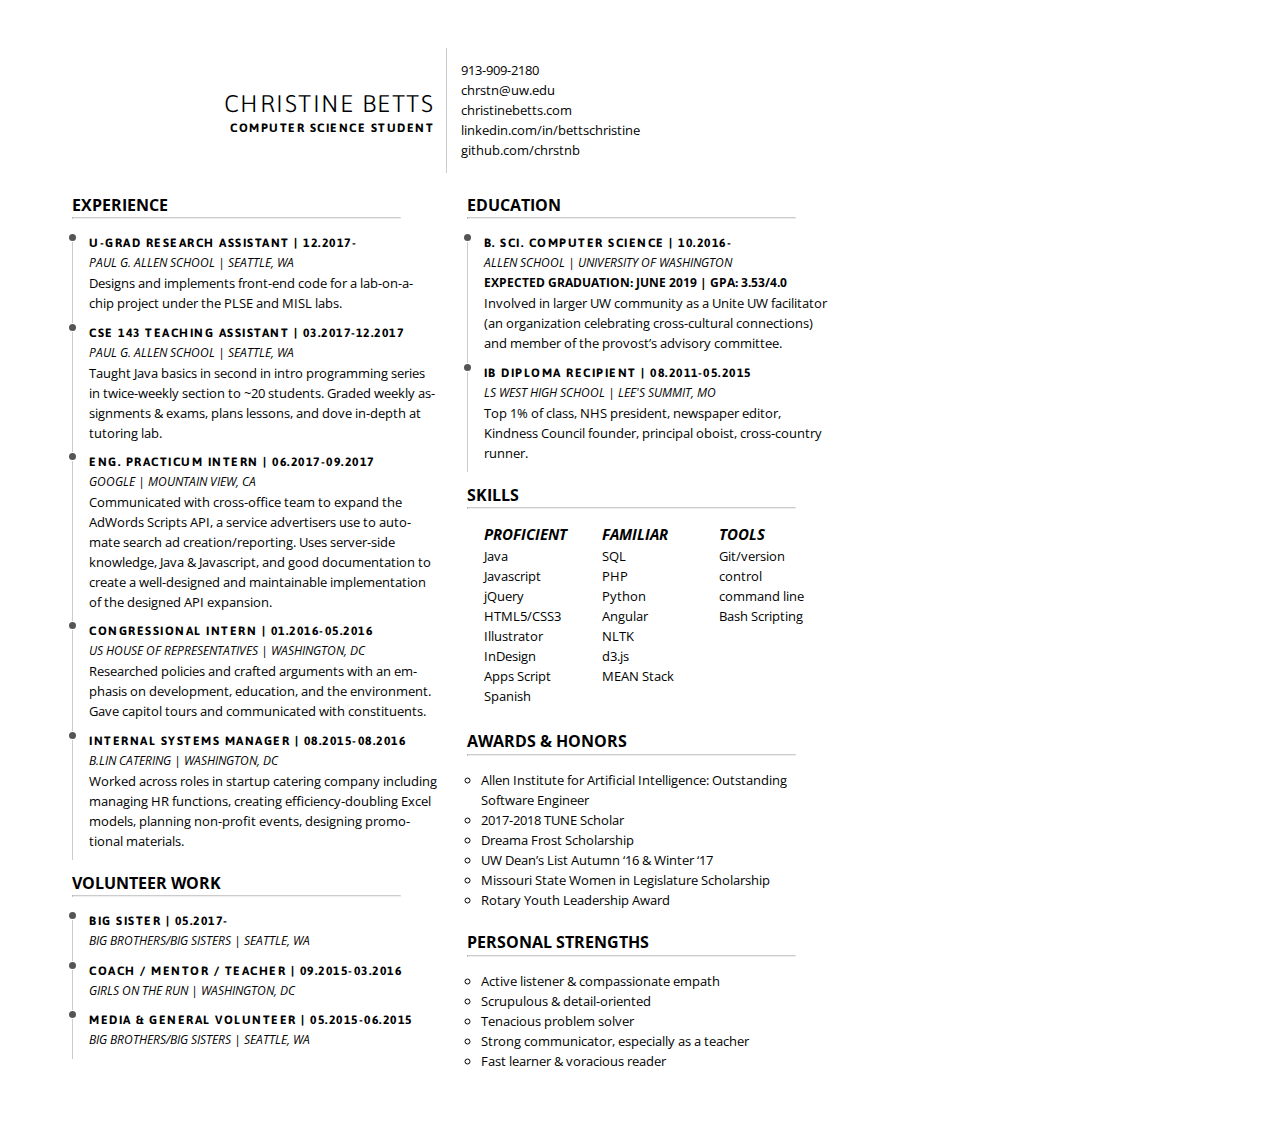
==== index.html @ a151eb6a "making it pages friendly" ====
<!DOCTYPE html>
<html>
  <head>
    <meta charset="utf-8" />
    <link href="https://fonts.googleapis.com/css?family=Asap|Open+Sans" rel="stylesheet">
    <link rel="stylesheet" type="text/css" href="style.css" />
    <script src="https://ajax.googleapis.com/ajax/libs/jquery/2.1.3/jquery.min.js"></script>
    <script type="text/javascript" src="resume.json"></script>
    <script type="text/javascript" src="script.js"></script>

  </head>
  <body lang="en">
    <section id="main">
      <div id="head">
        <div id="hLeft">
          <h1 id="name"></h1>
          <h2 id="title"></h2>
        </div>
        <div class="vertical"></div>
        <span id="hRight">
        </span>
      </div>
      <section class="bod">
        <section class="main-block" id="work">
          <h2>Experience</h2>
          <hr>
        </section>

        <section class="main-block" id="volunteer">
          <h2>Volunteer Work</h2>
          <hr>
        </section>

        <section class="main-block" id="education">
          <h2>Education</h2>
          <hr>
        </section>

        <section class="main-block">
          <h2>Skills</h2>
          <hr>
          <section class="blocks" id="skills">
            <div class="details" id="skillBox">
              <div class="skill">
                <h3>Proficient</h3>
                <ul id="proficient">
                </ul>
              </div>
              <div class="skill">
                <h3>Familiar</h3>
                <ul id="familiar">
                </ul>
              </div>
              <div class="skill">
                <h3>Tools</h3>
                <ul id="tools">
                </ul>
              </div>
            </div>
          </section>
        </section>

        <section class="main-block">
          <h2>Awards &amp; Honors</h2>
          <hr>
          <div class="details">
            <ul id="awards"></ul>
          </div>
        </section>

        <section class="main-block">
          <h2>Personal Strengths</h2>
          <hr>
          <div class="details">
            <ul id="strengths"></ul>
          </div>
        </section>

    </section>
    </section>
  </body>
</html>
---- style.css ----
html {
  display:block;
  padding:.25in;
  padding-left:.5in;
}

@page{
  size: letter portrait;
  margin: 0;
}

*{
  box-sizing: border-box;
}

:root{
  --gray: #ccc;
  --page-width: 8.5in;
  --page-height: 11in;
  --main-width: 8in;
  --decorator-horizontal-margin: 0.15in;
  --bod-width: 8in;

  --decorator-outer-offset-top: 0px;
  --decorator-outer-offset-left: -4.55px;
  --decorator-border-width: 1px;
  --decorator-outer-dim: 9px;
  --decorator-border: 1px solid #ccc;
  --head-height: 1.3in;

  --row-blocks-padding-top: 7pt;

  --main-blocks-title-icon-offset-left: -10pt;
}

body {
  width: var(--page-width);
  height: var(--page-height);
  margin: 0;
  font-family: 'Open Sans', sans-serif;
  line-height: 1;
  color: #000;
  hyphens: auto;
}

h1, h2, h3{
  margin: 0;
  color: #000;
}
ul {
  margin:0px;
  padding:0px;
}
li{
  list-style-type: none;
}

#main{
  float: left;
  width: var(--main-width);
  padding: 0.25in 0.25in 0 0.25in;
  font-size: 7pt;
}

#head {
  display: flex;
  justify-content: center;
  align-items:center;
  align-content:center;
  height: var(--head-height);
  padding: 30px;
}
#head h1 {
  font-weight: 300;
  font-size: 18pt;
  line-height: 1.5;
}

#head h2 {
  font-size: 9pt;
}

#hLeft {
  order: 1;
  text-transform: uppercase;
  text-align: right;
  margin:12px;
  font-family: 'Asap', sans-serif;
  letter-spacing: 1.5px;


}

#hRight {
  order: 3;
  text-transform: lowercase;
  text-align:left;
  margin:12px;
  font-size:12px;
  line-height: 19px;
}

.vertical {
  order: 2;
  position: relative;
  width: 2pt;
  height: var(--head-height);
  border-left: var(--decorator-border);

}


.bod {
  display:flex;
  flex-wrap:wrap;
  flex-direction:column;
  height: calc(var(--page-height) - var(--head-height));
  width:calc(var(--main-width) - 20);
}

.bod h2 {
  text-transform: uppercase;
  font-size:12pt;
}

.main-block {
  display:flex;
  flex-wrap:wrap;
  flex-direction:column;
  padding-top:.25in;
  padding-right:.3in;
}

.job, .date {
  text-transform:uppercase;
  font-size: 12px;
  font-weight:bolder;
  line-height:20px;
  font-family: 'Asap', sans-serif;
  letter-spacing: 1.5px;
}

.place:after, .job:after {
  content:' | ';
}

.place, .location {
  text-transform:uppercase;
  font-style:italic;
  font-size:12px;
  line-height: 20px
}

.decorator {
  position: relative;
  width: 2pt;
  min-height: 100%;
  border-left: var(--decorator-border);
  margin-top: calc(var(--row-blocks-padding-top)) !important;
  margin-bottom: -.25in;

}

.blocks:last-child .decorator{
  margin-bottom: 0in;
}

.blocks {
  display: flex;
  width: calc(var(--main-width) / 2.1);
}

.blocks > div { 
  padding-top: var(--row-blocks-padding-top);
}

.decorator::before {
  position: absolute;
  top: var(--decorator-outer-offset-top);
  left: var(--decorator-outer-offset-left);
  content: ' ';
  display: block;
  width: var(--decorator-outer-dim);
  height: var(--decorator-outer-dim);
  border-radius: calc(var(--decorator-outer-dim) / 2);
  background-color: #fff;
}

.decorator::after{
  position: absolute;
  top: calc(var(--decorator-outer-offset-top) + var(--decorator-border-width));
  left: calc(var(--decorator-outer-offset-left) + var(--decorator-border-width));
  content: ' ';
  display: block;
  width: calc(var(--decorator-outer-dim) - (var(--decorator-border-width) * 2));
  height: calc(var(--decorator-outer-dim) - (var(--decorator-border-width) * 2));
  border-radius: calc((var(--decorator-outer-dim) - (var(--decorator-border-width) * 2)) / 2);
  background-color: #555;
}

.details {
  width: calc((var(--main-width)/2) - (var(--decorator-horizontal-margin) * 3));
  flex: 1 0 0;
  padding-left: var(--decorator-horizontal-margin);
  padding-top: calc(var(--row-blocks-padding-top)) !important;
}

#skillBox {
  display: flex;
}

.skill {
  width: 32%;
  margin: 1%; 
}

.description, li {
  font-size:9.5pt;
  line-height:20px;
}

#awards li, #strengths li {
    list-style-type: circle;  
}

.grad, .gpa {
  text-transform:uppercase;
  font-size: 12px;
  font-weight:bolder;
  line-height:20px;
}

.grad:before {
  content:'EXPECTED GRADUATION: ';
}

.grad:after {
  content:' | ';
}

.gpa:before {
  content:'GPA: ';
}

.skill h3 {
  font-size:15px;
  font-weight:bolder;
  text-transform:uppercase;
  font-style:italic;
  padding-bottom:4px;
}

hr { 
  border-top: 1px solid var(--gray);
  margin-right:10%;
  margin-left:0;
  width:329.13;

}
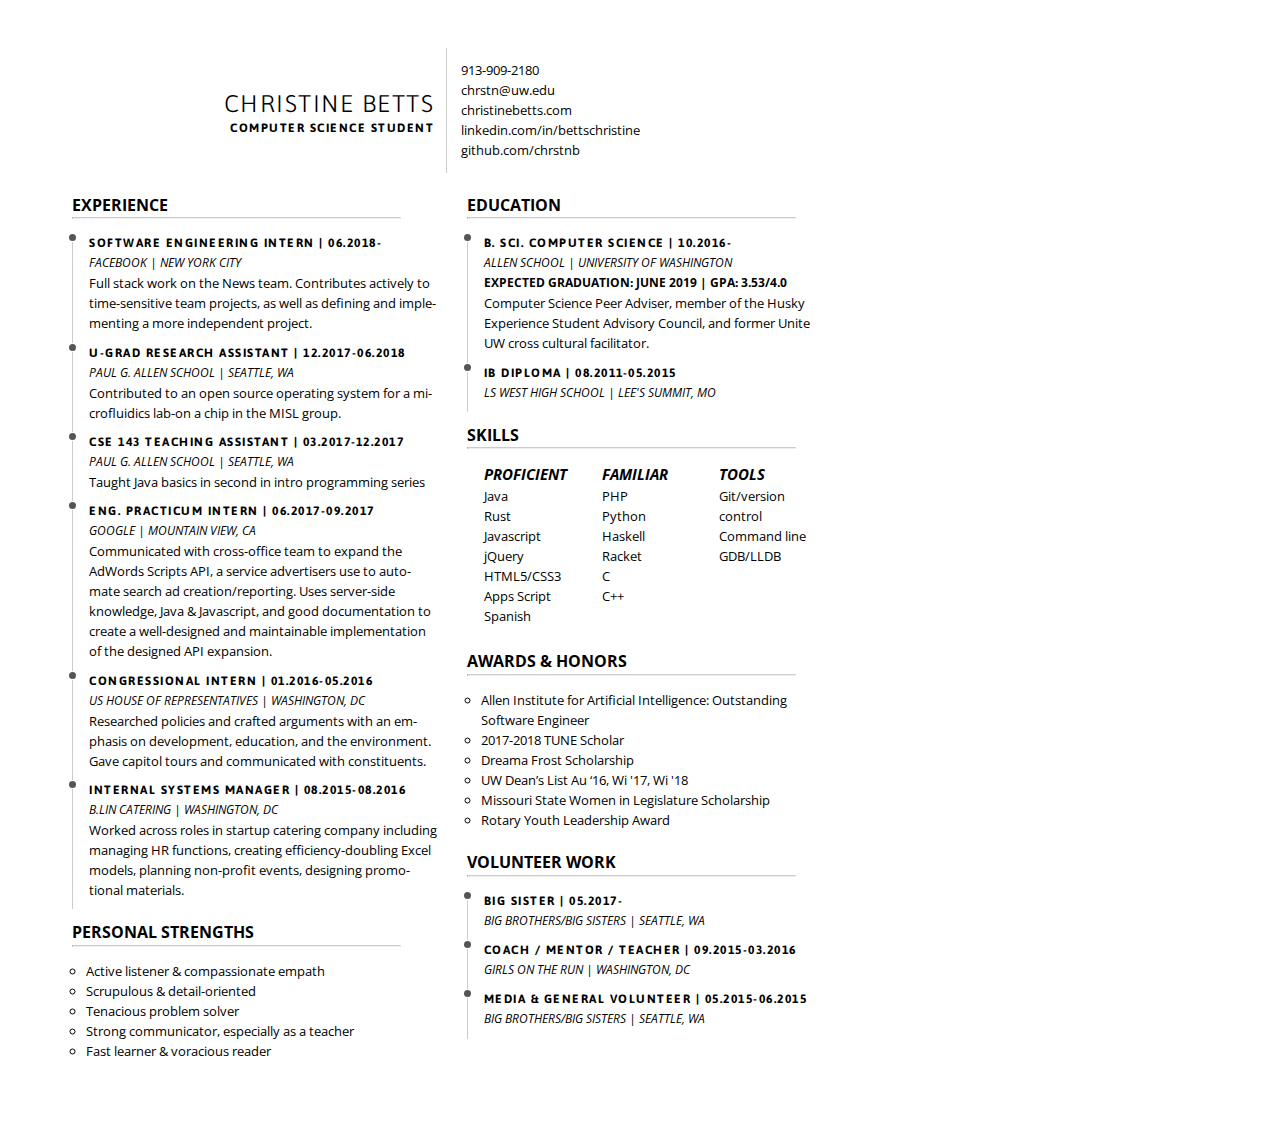
==== commit 3f6da0b3: "Swap strengths & volunteer work" ====
--- a/index.html
+++ b/index.html
@@ -26,9 +26,12 @@
           <hr>
         </section>
 
-        <section class="main-block" id="volunteer">
-          <h2>Volunteer Work</h2>
+        <section class="main-block">
+          <h2>Personal Strengths</h2>
           <hr>
+          <div class="details">
+            <ul id="strengths"></ul>
+          </div>
         </section>
 
         <section class="main-block" id="education">
@@ -68,12 +71,9 @@
           </div>
         </section>
 
-        <section class="main-block">
-          <h2>Personal Strengths</h2>
+        <section class="main-block" id="volunteer">
+          <h2>Volunteer Work</h2>
           <hr>
-          <div class="details">
-            <ul id="strengths"></ul>
-          </div>
         </section>
 
     </section>
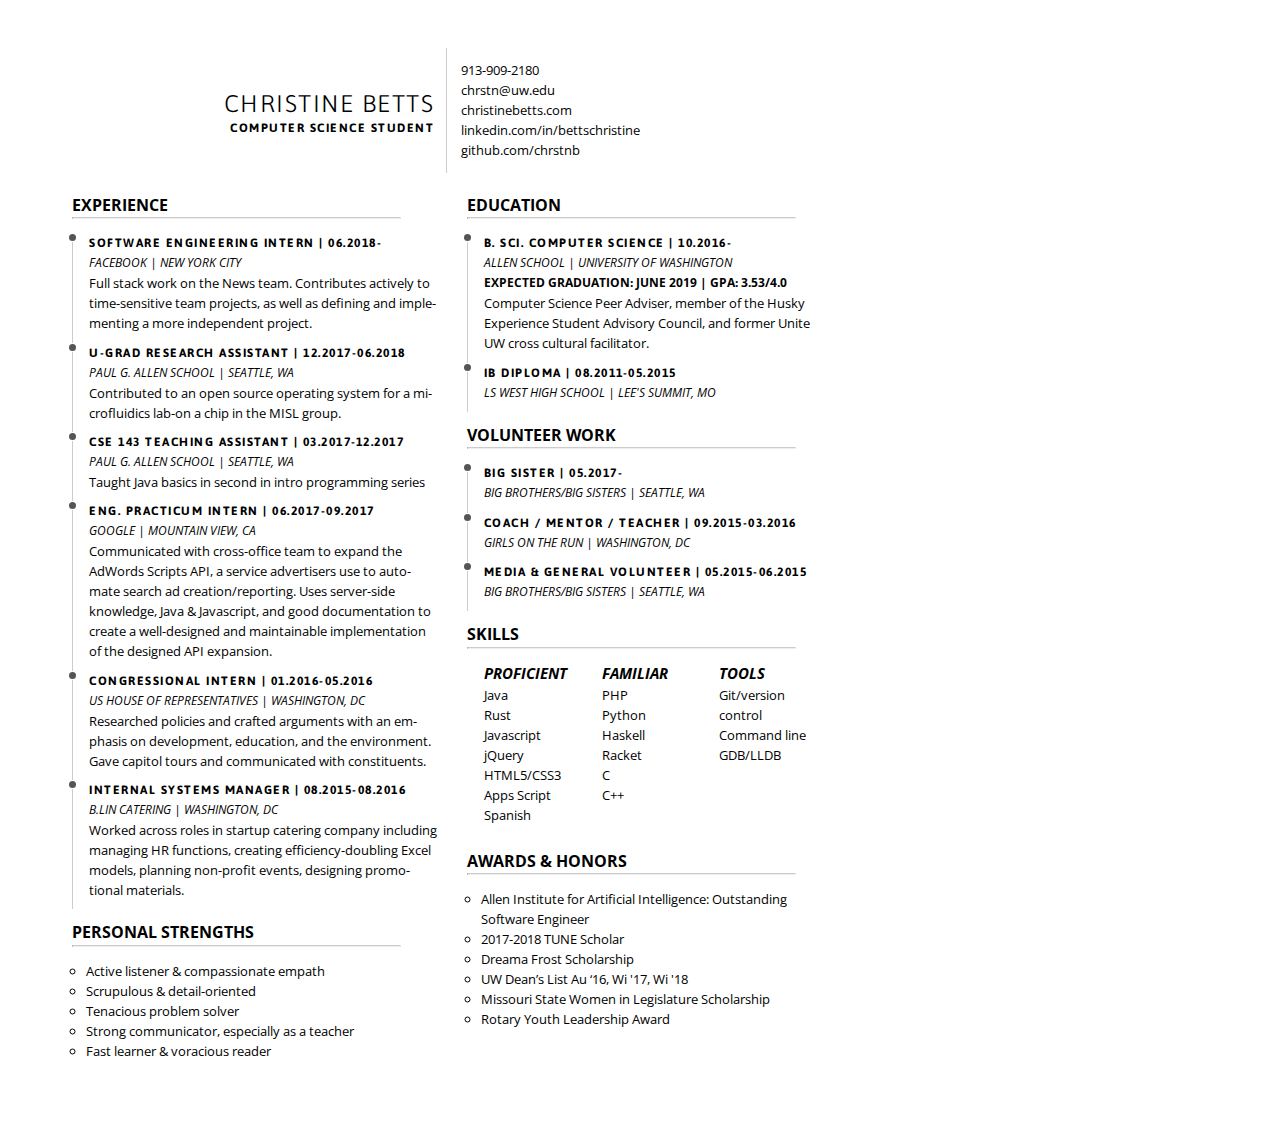
==== commit 330ec43c: "Move volunteer work up" ====
--- a/index.html
+++ b/index.html
@@ -39,6 +39,11 @@
           <hr>
         </section>
 
+        <section class="main-block" id="volunteer">
+          <h2>Volunteer Work</h2>
+          <hr>
+        </section>
+    
         <section class="main-block">
           <h2>Skills</h2>
           <hr>
@@ -71,11 +76,6 @@
           </div>
         </section>
 
-        <section class="main-block" id="volunteer">
-          <h2>Volunteer Work</h2>
-          <hr>
-        </section>
-
     </section>
     </section>
   </body>
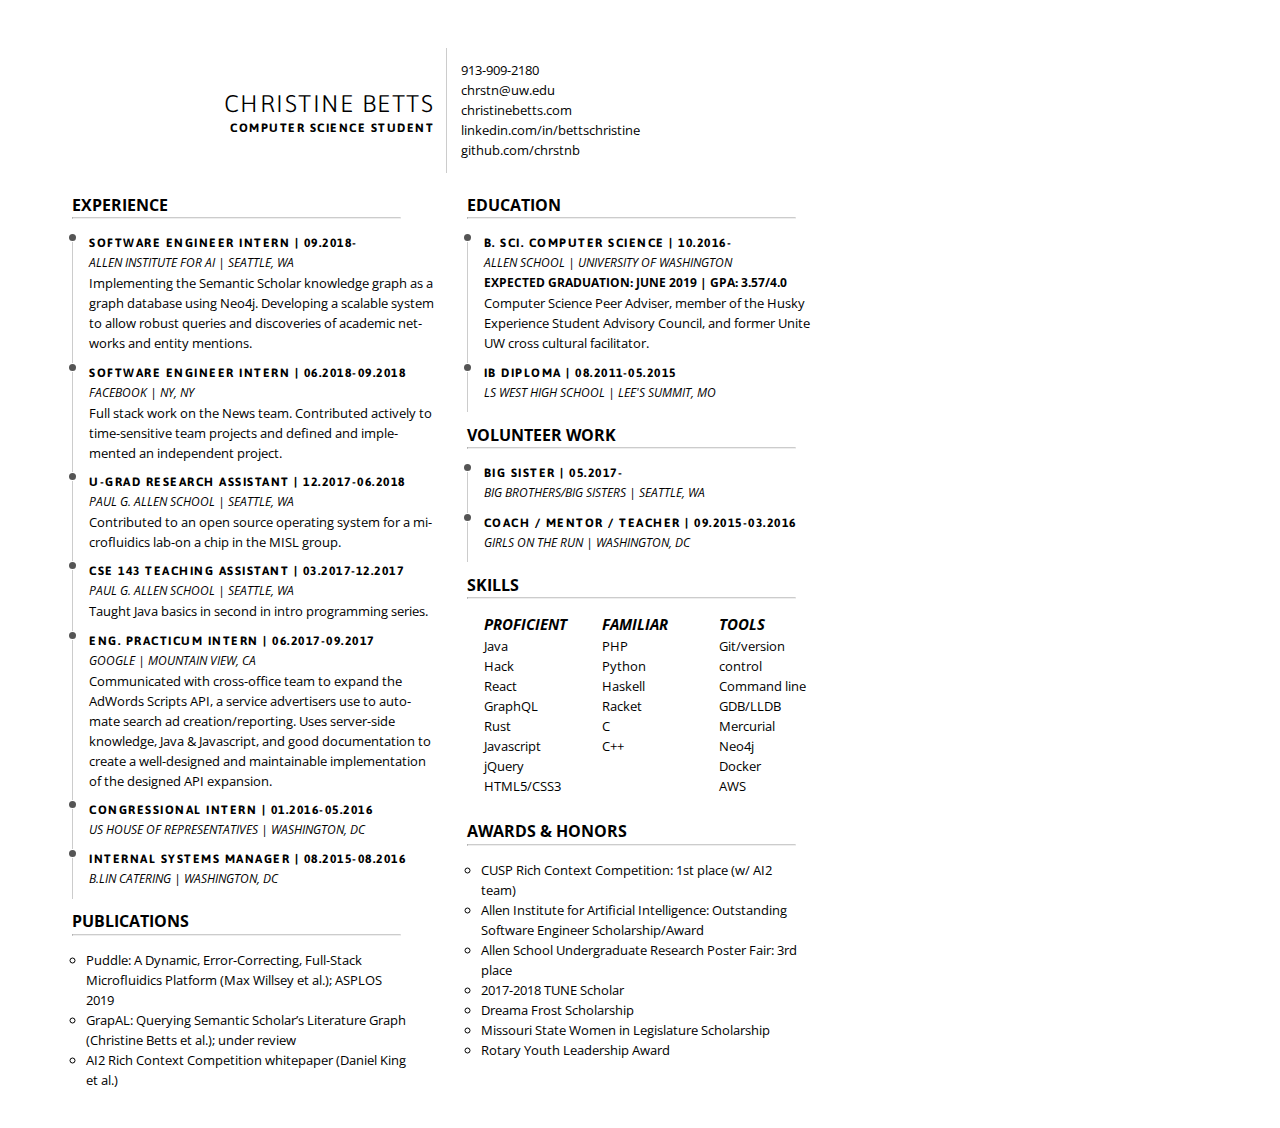
==== commit fcbc84df: "Update index.html" ====
--- a/index.html
+++ b/index.html
@@ -27,7 +27,7 @@
         </section>
 
         <section class="main-block">
-          <h2>Personal Strengths</h2>
+          <h2>Publications</h2>
           <hr>
           <div class="details">
             <ul id="strengths"></ul>
